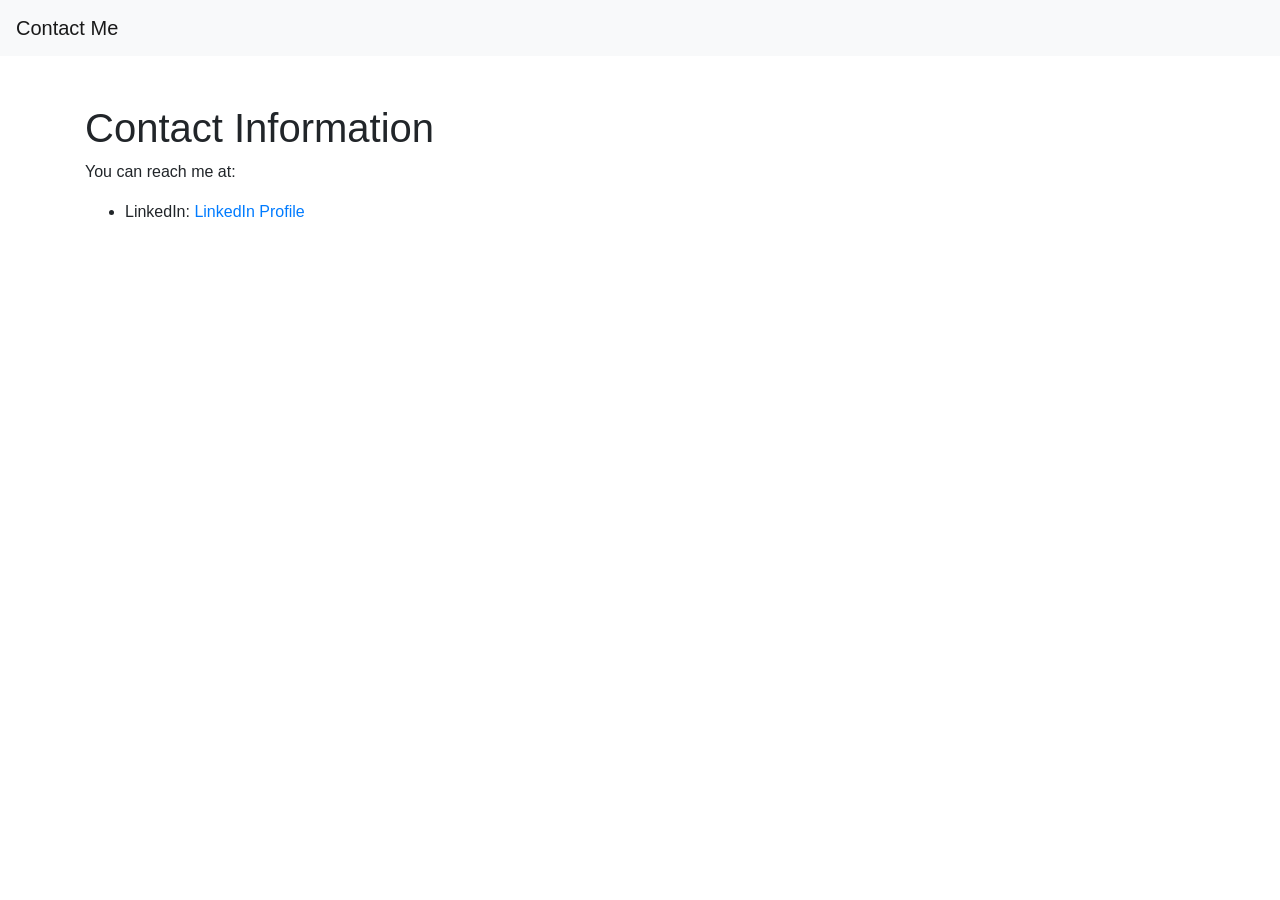
==== contact.html @ 7d47b67b "added contact.html and projects.html" ====
<!DOCTYPE html>
<html lang="en">
<head>
    <meta charset="UTF-8">
    <meta name="viewport" content="width=device-width, initial-scale=1.0">
    <title>Contact</title>
    <!-- Link to Bootstrap CSS -->
    <link rel="stylesheet" href="https://maxcdn.bootstrapcdn.com/bootstrap/4.5.2/css/bootstrap.min.css">
</head>
<body>
    <nav class="navbar navbar-expand-lg navbar-light bg-light">
        <a class="navbar-brand" href="#">Contact Me</a>
    </nav>

    <div class="container mt-5">
        <h1>Contact Information</h1>
        <p>You can reach me at:</p>
        <ul>
            <li>LinkedIn: <a href="https://www.linkedin.com/in/can-durmaz">LinkedIn Profile</a></li>
        </ul>
    </div>

    <!-- Link to Bootstrap JS and jQuery (for Bootstrap components) -->
    <script src="https://code.jquery.com/jquery-3.5.1.slim.min.js"></script>
    <script src="https://cdn.jsdelivr.net/npm/@popperjs/core@2.9.3/dist/umd/popper.min.js"></script>
    <script src="https://maxcdn.bootstrapcdn.com/bootstrap/4.5.2/js/bootstrap.min.js"></script>
</body>
</html>
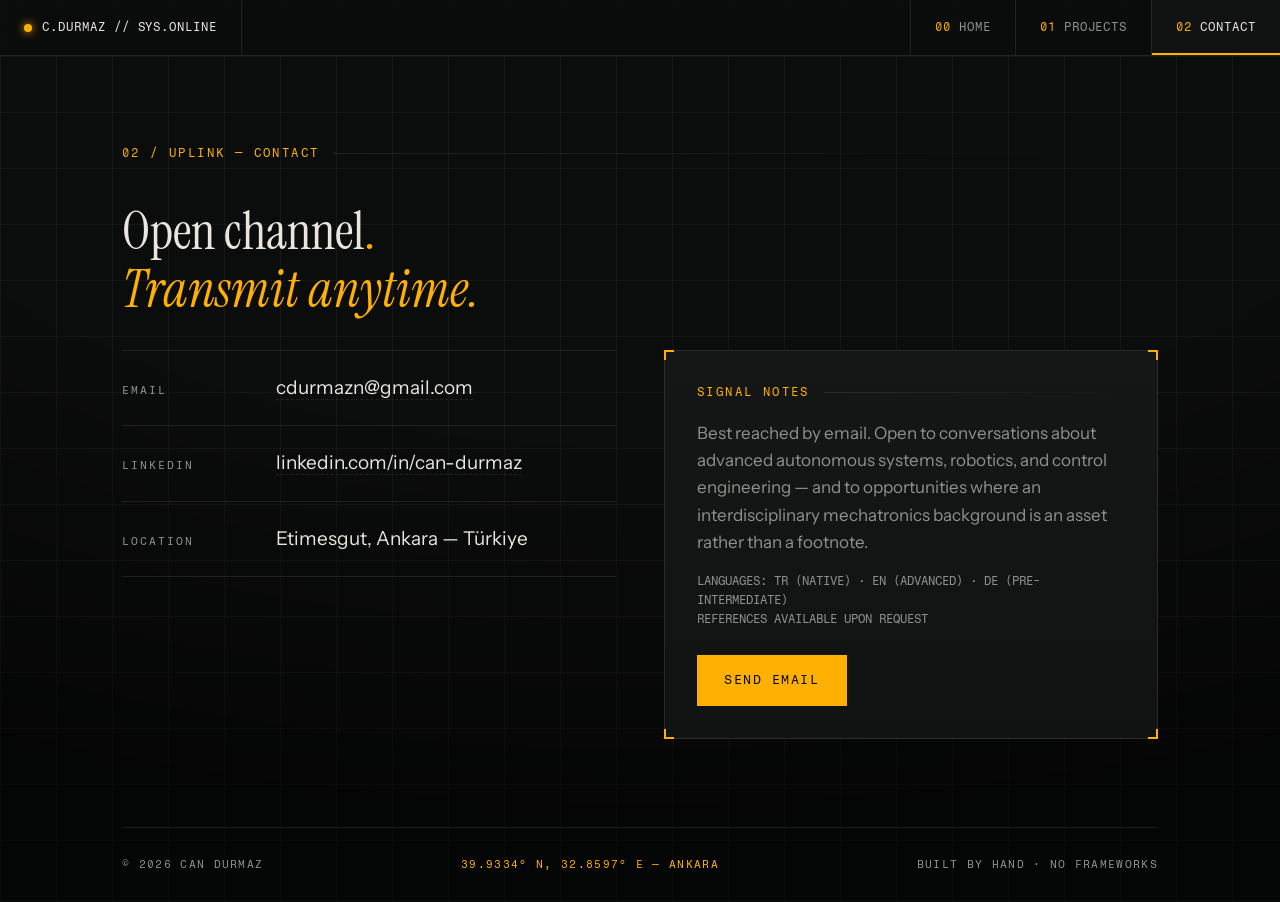
==== commit 12950d51: "Redesign site as precision-instrument portfolio from CV Replace Bootstrap placeholder pages with a c" ====
--- a/contact.html
+++ b/contact.html
@@ -1,28 +1,76 @@
 <!DOCTYPE html>
 <html lang="en">
 <head>
-    <meta charset="UTF-8">
-    <meta name="viewport" content="width=device-width, initial-scale=1.0">
-    <title>Contact</title>
-    <!-- Link to Bootstrap CSS -->
-    <link rel="stylesheet" href="https://maxcdn.bootstrapcdn.com/bootstrap/4.5.2/css/bootstrap.min.css">
+  <meta charset="UTF-8">
+  <meta name="viewport" content="width=device-width, initial-scale=1.0">
+  <title>Contact — Can Durmaz</title>
+  <meta name="description" content="Get in touch with Can Durmaz — Mechatronics Engineer, Ankara, Türkiye.">
+  <link rel="preconnect" href="https://fonts.googleapis.com">
+  <link rel="preconnect" href="https://fonts.gstatic.com" crossorigin>
+  <link href="https://fonts.googleapis.com/css2?family=Fragment+Mono:ital@0;1&family=Instrument+Sans:ital,wght@0,400..700;1,400..700&family=Instrument+Serif:ital@0;1&display=swap" rel="stylesheet">
+  <link rel="stylesheet" href="style.css">
 </head>
 <body>
-    <nav class="navbar navbar-expand-lg navbar-light bg-light">
-        <a class="navbar-brand" href="#">Contact Me</a>
-    </nav>
 
-    <div class="container mt-5">
-        <h1>Contact Information</h1>
-        <p>You can reach me at:</p>
-        <ul>
-            <li>LinkedIn: <a href="https://www.linkedin.com/in/can-durmaz">LinkedIn Profile</a></li>
-        </ul>
+<nav>
+  <a class="brand" href="index.html"><span class="dot"></span> C.DURMAZ // SYS.ONLINE</a>
+  <div class="links">
+    <a href="index.html"><span class="idx">00</span> Home</a>
+    <a href="projects.html"><span class="idx">01</span> Projects</a>
+    <a href="contact.html" aria-current="page"><span class="idx">02</span> Contact</a>
+  </div>
+</nav>
+
+<main class="wrap">
+
+  <section>
+    <p class="sec-label">02 / Uplink — Contact</p>
+    <h2 class="reveal">Open channel<span style="color:var(--amber)">.</span><br><em>Transmit anytime.</em></h2>
+
+    <div class="contact-grid">
+      <div class="contact-lines reveal">
+        <div class="cline">
+          <span class="k">Email</span>
+          <span class="v"><a href="mailto:cdurmazn@gmail.com">cdurmazn@gmail.com</a></span>
+        </div>
+        <div class="cline">
+          <span class="k">LinkedIn</span>
+          <span class="v"><a href="https://linkedin.com/in/can-durmaz" target="_blank" rel="noopener">linkedin.com/in/can-durmaz</a></span>
+        </div>
+        <div class="cline">
+          <span class="k">Location</span>
+          <span class="v">Etimesgut, Ankara — Türkiye</span>
+        </div>
+      </div>
+
+      <div class="panel reveal">
+        <span class="tick tl"></span><span class="tick tr"></span><span class="tick bl"></span><span class="tick br"></span>
+        <p class="sec-label" style="margin-bottom:18px">Signal Notes</p>
+        <p class="muted" style="margin-bottom:16px">
+          Best reached by email. Open to conversations about advanced autonomous systems,
+          robotics, and control engineering — and to opportunities where an interdisciplinary
+          mechatronics background is an asset rather than a footnote.
+        </p>
+        <p class="muted" style="font-family:var(--mono);font-size:12px">
+          LANGUAGES: TR (NATIVE) · EN (ADVANCED) · DE (PRE-INTERMEDIATE)<br>
+          REFERENCES AVAILABLE UPON REQUEST
+        </p>
+        <div class="hero-cta" style="margin-top:26px">
+          <a class="btn solid" href="mailto:cdurmazn@gmail.com">Send Email</a>
+        </div>
+      </div>
     </div>
+  </section>
 
-    <!-- Link to Bootstrap JS and jQuery (for Bootstrap components) -->
-    <script src="https://code.jquery.com/jquery-3.5.1.slim.min.js"></script>
-    <script src="https://cdn.jsdelivr.net/npm/@popperjs/core@2.9.3/dist/umd/popper.min.js"></script>
-    <script src="https://maxcdn.bootstrapcdn.com/bootstrap/4.5.2/js/bootstrap.min.js"></script>
+</main>
+
+<footer>
+  <div class="wrap">
+    <span>© 2026 CAN DURMAZ</span>
+    <span class="coords">39.9334° N, 32.8597° E — ANKARA</span>
+    <span>BUILT BY HAND · NO FRAMEWORKS</span>
+  </div>
+</footer>
+
 </body>
 </html>
--- a/style.css
+++ b/style.css
@@ -0,0 +1,639 @@
+/* ============================================================
+   CAN DURMAZ — personal site
+   Aesthetic: precision instrument panel / phosphor telemetry
+   ============================================================ */
+
+:root {
+  --ink: #0b0d0c;
+  --ink-2: #101312;
+  --panel: #141716;
+  --line: rgba(232, 230, 223, 0.1);
+  --line-soft: rgba(232, 230, 223, 0.05);
+  --paper: #e8e6df;
+  --dim: #8d938c;
+  --amber: #ffb000;
+  --amber-soft: rgba(255, 176, 0, 0.12);
+  --green: #69d489;
+  --serif: "Instrument Serif", georgia, serif;
+  --sans: "Instrument Sans", sans-serif;
+  --mono: "Fragment Mono", monospace;
+}
+
+* { margin: 0; padding: 0; box-sizing: border-box; }
+
+html { scroll-behavior: smooth; }
+
+body {
+  background-color: var(--ink);
+  color: var(--paper);
+  font-family: var(--sans);
+  font-size: 17px;
+  line-height: 1.6;
+  -webkit-font-smoothing: antialiased;
+  overflow-x: hidden;
+}
+
+/* graph-paper grid over the whole page */
+body::before {
+  content: "";
+  position: fixed;
+  inset: 0;
+  pointer-events: none;
+  background-image:
+    linear-gradient(var(--line-soft) 1px, transparent 1px),
+    linear-gradient(90deg, var(--line-soft) 1px, transparent 1px);
+  background-size: 56px 56px;
+  z-index: 0;
+}
+
+/* faint vignette for depth */
+body::after {
+  content: "";
+  position: fixed;
+  inset: 0;
+  pointer-events: none;
+  background: radial-gradient(ellipse 120% 90% at 50% 0%, transparent 55%, rgba(0, 0, 0, 0.55));
+  z-index: 0;
+}
+
+::selection { background: var(--amber); color: var(--ink); }
+
+a { color: inherit; }
+
+main { position: relative; z-index: 1; }
+
+/* ---------------- nav ---------------- */
+
+nav {
+  position: sticky;
+  top: 0;
+  z-index: 10;
+  display: flex;
+  align-items: stretch;
+  border-bottom: 1px solid var(--line);
+  background: color-mix(in srgb, var(--ink) 86%, transparent);
+  backdrop-filter: blur(10px);
+  font-family: var(--mono);
+  font-size: 12px;
+  letter-spacing: 0.08em;
+}
+
+nav .brand {
+  padding: 18px 24px;
+  border-right: 1px solid var(--line);
+  text-decoration: none;
+  color: var(--paper);
+  display: flex;
+  align-items: center;
+  gap: 10px;
+  white-space: nowrap;
+}
+
+nav .brand .dot {
+  width: 8px;
+  height: 8px;
+  border-radius: 50%;
+  background: var(--amber);
+  box-shadow: 0 0 10px var(--amber);
+  animation: pulse 2.4s ease-in-out infinite;
+}
+
+@keyframes pulse {
+  0%, 100% { opacity: 1; }
+  50% { opacity: 0.35; }
+}
+
+nav .links {
+  display: flex;
+  margin-left: auto;
+}
+
+nav .links a {
+  display: flex;
+  align-items: center;
+  gap: 8px;
+  padding: 18px 24px;
+  border-left: 1px solid var(--line);
+  text-decoration: none;
+  color: var(--dim);
+  text-transform: uppercase;
+  transition: color 0.2s, background 0.2s;
+}
+
+nav .links a .idx { color: var(--amber); }
+
+nav .links a:hover { color: var(--paper); background: var(--amber-soft); }
+
+nav .links a[aria-current="page"] {
+  color: var(--paper);
+  background: var(--ink-2);
+  box-shadow: inset 0 -2px 0 var(--amber);
+}
+
+/* ---------------- shared layout ---------------- */
+
+.wrap {
+  max-width: 1100px;
+  margin: 0 auto;
+  padding: 0 32px;
+}
+
+section { padding: 88px 0; border-bottom: 1px solid var(--line); }
+
+.sec-label {
+  font-family: var(--mono);
+  font-size: 12px;
+  letter-spacing: 0.2em;
+  text-transform: uppercase;
+  color: var(--amber);
+  display: flex;
+  align-items: center;
+  gap: 14px;
+  margin-bottom: 40px;
+}
+
+.sec-label::after {
+  content: "";
+  height: 1px;
+  flex: 1;
+  background: linear-gradient(90deg, var(--line), transparent);
+}
+
+h2 {
+  font-family: var(--serif);
+  font-weight: 400;
+  font-size: clamp(34px, 5vw, 52px);
+  line-height: 1.1;
+  margin-bottom: 32px;
+}
+
+h2 em { font-style: italic; color: var(--amber); }
+
+.muted { color: var(--dim); }
+
+/* corner-ticked panel, like a technical drawing frame */
+.panel {
+  position: relative;
+  border: 1px solid var(--line);
+  background: linear-gradient(180deg, var(--panel), var(--ink-2));
+  padding: 32px;
+}
+
+.panel .tick {
+  position: absolute;
+  width: 10px;
+  height: 10px;
+  border-color: var(--amber);
+  border-style: solid;
+  border-width: 0;
+}
+
+.panel .tick.tl { top: -1px; left: -1px; border-top-width: 2px; border-left-width: 2px; }
+.panel .tick.tr { top: -1px; right: -1px; border-top-width: 2px; border-right-width: 2px; }
+.panel .tick.bl { bottom: -1px; left: -1px; border-bottom-width: 2px; border-left-width: 2px; }
+.panel .tick.br { bottom: -1px; right: -1px; border-bottom-width: 2px; border-right-width: 2px; }
+
+/* ---------------- hero ---------------- */
+
+.hero {
+  position: relative;
+  min-height: calc(100vh - 57px);
+  display: grid;
+  grid-template-columns: 1.2fr 0.8fr;
+  align-items: center;
+  gap: 48px;
+  padding: 64px 0;
+  border-bottom: 1px solid var(--line);
+}
+
+.hero-copy { animation: rise 0.9s cubic-bezier(0.2, 0.7, 0.2, 1) both; }
+
+.hero-kicker {
+  font-family: var(--mono);
+  font-size: 13px;
+  letter-spacing: 0.22em;
+  text-transform: uppercase;
+  color: var(--dim);
+  margin-bottom: 24px;
+  display: flex;
+  align-items: center;
+  gap: 12px;
+}
+
+.hero-kicker::before {
+  content: "";
+  width: 36px;
+  height: 1px;
+  background: var(--amber);
+}
+
+h1 {
+  font-family: var(--serif);
+  font-weight: 400;
+  font-size: clamp(56px, 9vw, 112px);
+  line-height: 0.95;
+  letter-spacing: -0.01em;
+}
+
+h1 .accent { font-style: italic; color: var(--amber); }
+
+.hero-sub {
+  margin-top: 28px;
+  max-width: 52ch;
+  color: var(--dim);
+  font-size: 18px;
+}
+
+.hero-sub strong { color: var(--paper); font-weight: 500; }
+
+.hero-cta {
+  margin-top: 40px;
+  display: flex;
+  gap: 16px;
+  flex-wrap: wrap;
+}
+
+.btn {
+  font-family: var(--mono);
+  font-size: 13px;
+  letter-spacing: 0.12em;
+  text-transform: uppercase;
+  text-decoration: none;
+  padding: 14px 26px;
+  border: 1px solid var(--amber);
+  color: var(--amber);
+  position: relative;
+  transition: color 0.25s, background 0.25s, box-shadow 0.25s;
+}
+
+.btn.solid { background: var(--amber); color: var(--ink); }
+
+.btn:hover {
+  background: var(--amber);
+  color: var(--ink);
+  box-shadow: 0 0 24px rgba(255, 176, 0, 0.35);
+}
+
+.btn.ghost { border-color: var(--line); color: var(--paper); }
+
+.btn.ghost:hover {
+  border-color: var(--amber);
+  background: transparent;
+  color: var(--amber);
+  box-shadow: none;
+}
+
+/* hero instrument figure */
+.hero-fig {
+  position: relative;
+  animation: rise 0.9s 0.15s cubic-bezier(0.2, 0.7, 0.2, 1) both;
+}
+
+.hero-fig svg { width: 100%; height: auto; display: block; }
+
+.reticle { transform-origin: 110px 110px; animation: spin 36s linear infinite; }
+
+@keyframes spin { to { transform: rotate(360deg); } }
+
+.step-curve {
+  stroke-dasharray: 720;
+  stroke-dashoffset: 720;
+  animation: draw 2.6s 0.6s cubic-bezier(0.4, 0, 0.2, 1) forwards;
+}
+
+@keyframes draw { to { stroke-dashoffset: 0; } }
+
+.telemetry {
+  font-family: var(--mono);
+  font-size: 11px;
+  letter-spacing: 0.1em;
+  color: var(--dim);
+  border: 1px solid var(--line);
+  border-top: 2px solid var(--amber);
+  background: var(--ink-2);
+  padding: 14px 18px;
+  display: flex;
+  justify-content: space-between;
+  gap: 16px;
+  flex-wrap: wrap;
+  margin-top: -1px;
+}
+
+.telemetry span b { color: var(--green); font-weight: 400; }
+
+@keyframes rise {
+  from { opacity: 0; transform: translateY(28px); }
+  to { opacity: 1; transform: none; }
+}
+
+/* staggered section reveal */
+.reveal { animation: rise 0.8s cubic-bezier(0.2, 0.7, 0.2, 1) both; }
+.reveal:nth-child(2) { animation-delay: 0.08s; }
+.reveal:nth-child(3) { animation-delay: 0.16s; }
+.reveal:nth-child(4) { animation-delay: 0.24s; }
+
+/* ---------------- experience timeline ---------------- */
+
+.xp { display: grid; gap: 0; }
+
+.xp-item {
+  display: grid;
+  grid-template-columns: 180px 1fr;
+  gap: 32px;
+  padding: 32px 0;
+  border-top: 1px solid var(--line);
+  position: relative;
+}
+
+.xp-item:last-child { border-bottom: 1px solid var(--line); }
+
+.xp-when {
+  font-family: var(--mono);
+  font-size: 13px;
+  color: var(--amber);
+  padding-top: 5px;
+}
+
+.xp-what h3 {
+  font-family: var(--serif);
+  font-weight: 400;
+  font-size: 28px;
+  margin-bottom: 4px;
+}
+
+.xp-what .role {
+  font-family: var(--mono);
+  font-size: 12px;
+  letter-spacing: 0.14em;
+  text-transform: uppercase;
+  color: var(--dim);
+  margin-bottom: 14px;
+}
+
+.xp-what ul { list-style: none; color: var(--dim); }
+
+.xp-what li {
+  padding-left: 22px;
+  position: relative;
+  margin-bottom: 6px;
+}
+
+.xp-what li::before {
+  content: "▸";
+  position: absolute;
+  left: 0;
+  color: var(--amber);
+}
+
+/* ---------------- skills / calibration gauges ---------------- */
+
+.skills-grid {
+  display: grid;
+  grid-template-columns: repeat(2, 1fr);
+  gap: 14px 48px;
+}
+
+.skill {
+  display: grid;
+  grid-template-columns: 150px 1fr 64px;
+  align-items: center;
+  gap: 16px;
+  font-family: var(--mono);
+  font-size: 13px;
+  padding: 10px 0;
+  border-bottom: 1px dashed var(--line);
+}
+
+.skill .lvl { color: var(--dim); text-align: right; font-size: 11px; text-transform: uppercase; letter-spacing: 0.08em; }
+
+.gauge {
+  height: 6px;
+  background: var(--line-soft);
+  position: relative;
+  overflow: hidden;
+}
+
+.gauge i {
+  position: absolute;
+  inset: 0 auto 0 0;
+  width: var(--v);
+  background: linear-gradient(90deg, rgba(255, 176, 0, 0.45), var(--amber));
+  box-shadow: 0 0 12px rgba(255, 176, 0, 0.4);
+  animation: fill 1.4s 0.3s cubic-bezier(0.2, 0.7, 0.2, 1) both;
+}
+
+@keyframes fill { from { width: 0; } }
+
+.chips { display: flex; flex-wrap: wrap; gap: 10px; margin-top: 28px; }
+
+.chip {
+  font-family: var(--mono);
+  font-size: 12px;
+  letter-spacing: 0.06em;
+  color: var(--dim);
+  border: 1px solid var(--line);
+  padding: 8px 14px;
+  transition: border-color 0.2s, color 0.2s;
+}
+
+.chip:hover { border-color: var(--amber); color: var(--paper); }
+
+/* ---------------- education ---------------- */
+
+.edu-grid {
+  display: grid;
+  grid-template-columns: repeat(3, 1fr);
+  gap: 20px;
+}
+
+.edu {
+  border: 1px solid var(--line);
+  background: var(--ink-2);
+  padding: 26px;
+  position: relative;
+  transition: border-color 0.25s, transform 0.25s;
+}
+
+.edu:hover { border-color: var(--amber); transform: translateY(-4px); }
+
+.edu .num {
+  font-family: var(--mono);
+  font-size: 11px;
+  color: var(--amber);
+  letter-spacing: 0.18em;
+  margin-bottom: 16px;
+  display: block;
+}
+
+.edu h3 { font-family: var(--serif); font-weight: 400; font-size: 22px; line-height: 1.2; margin-bottom: 6px; }
+
+.edu .deg { color: var(--paper); font-size: 15px; margin-bottom: 10px; }
+
+.edu .meta { font-family: var(--mono); font-size: 12px; color: var(--dim); }
+
+/* ---------------- publication strip ---------------- */
+
+.pub {
+  display: grid;
+  grid-template-columns: auto 1fr;
+  gap: 28px;
+  align-items: start;
+}
+
+.pub .doi-badge {
+  font-family: var(--mono);
+  font-size: 11px;
+  letter-spacing: 0.14em;
+  color: var(--ink);
+  background: var(--amber);
+  padding: 8px 12px;
+  white-space: nowrap;
+}
+
+.pub p { color: var(--dim); max-width: 70ch; }
+
+.pub p strong { color: var(--paper); font-weight: 500; }
+
+.pub a { color: var(--amber); text-decoration: none; border-bottom: 1px dashed var(--amber); }
+
+.pub a:hover { border-bottom-style: solid; }
+
+/* ---------------- project cards (projects.html) ---------------- */
+
+.proj-list { display: grid; gap: 28px; }
+
+.proj {
+  display: grid;
+  grid-template-columns: 220px 1fr;
+  border: 1px solid var(--line);
+  background: linear-gradient(180deg, var(--panel), var(--ink-2));
+  transition: border-color 0.25s;
+  position: relative;
+}
+
+.proj:hover { border-color: var(--amber); }
+
+.proj-side {
+  border-right: 1px solid var(--line);
+  padding: 28px;
+  font-family: var(--mono);
+  font-size: 12px;
+  color: var(--dim);
+  display: flex;
+  flex-direction: column;
+  gap: 10px;
+}
+
+.proj-side .id { color: var(--amber); font-size: 26px; line-height: 1; }
+
+.proj-side .yr { letter-spacing: 0.14em; }
+
+.proj-side .tag {
+  margin-top: auto;
+  text-transform: uppercase;
+  letter-spacing: 0.12em;
+  font-size: 10px;
+  border: 1px solid var(--line);
+  padding: 6px 10px;
+  align-self: flex-start;
+}
+
+.proj-body { padding: 28px 32px; }
+
+.proj-body h3 { font-family: var(--serif); font-weight: 400; font-size: 30px; margin-bottom: 10px; }
+
+.proj-body p { color: var(--dim); max-width: 65ch; margin-bottom: 14px; }
+
+.proj-body ul { list-style: none; color: var(--dim); }
+
+.proj-body li { padding-left: 22px; position: relative; margin-bottom: 6px; }
+
+.proj-body li::before { content: "▸"; position: absolute; left: 0; color: var(--amber); }
+
+.proj-body .stack {
+  margin-top: 18px;
+  font-family: var(--mono);
+  font-size: 11px;
+  letter-spacing: 0.1em;
+  color: var(--green);
+}
+
+/* ---------------- contact ---------------- */
+
+.contact-grid {
+  display: grid;
+  grid-template-columns: 1fr 1fr;
+  gap: 48px;
+  align-items: start;
+}
+
+.contact-lines { display: grid; gap: 0; }
+
+.cline {
+  display: grid;
+  grid-template-columns: 130px 1fr;
+  gap: 24px;
+  padding: 22px 0;
+  border-bottom: 1px solid var(--line);
+  align-items: baseline;
+}
+
+.cline:first-child { border-top: 1px solid var(--line); }
+
+.cline .k {
+  font-family: var(--mono);
+  font-size: 11px;
+  letter-spacing: 0.18em;
+  text-transform: uppercase;
+  color: var(--dim);
+}
+
+.cline .v { font-size: 19px; }
+
+.cline .v a {
+  text-decoration: none;
+  border-bottom: 1px dashed var(--line);
+  transition: color 0.2s, border-color 0.2s;
+}
+
+.cline .v a:hover { color: var(--amber); border-color: var(--amber); }
+
+/* ---------------- footer ---------------- */
+
+footer {
+  font-family: var(--mono);
+  font-size: 11px;
+  letter-spacing: 0.12em;
+  color: var(--dim);
+  padding: 28px 0;
+  position: relative;
+  z-index: 1;
+}
+
+footer .wrap {
+  display: flex;
+  justify-content: space-between;
+  gap: 16px;
+  flex-wrap: wrap;
+}
+
+footer .coords { color: var(--amber); }
+
+/* ---------------- responsive ---------------- */
+
+@media (max-width: 880px) {
+  .hero { grid-template-columns: 1fr; min-height: auto; }
+  .skills-grid, .contact-grid { grid-template-columns: 1fr; }
+  .edu-grid { grid-template-columns: 1fr; }
+  .proj { grid-template-columns: 1fr; }
+  .proj-side { border-right: 0; border-bottom: 1px solid var(--line); flex-direction: row; align-items: center; }
+  .proj-side .tag { margin-top: 0; margin-left: auto; }
+  .xp-item { grid-template-columns: 1fr; gap: 8px; }
+  nav .links a { padding: 18px 14px; }
+  nav .links a .idx { display: none; }
+}
+
+@media (prefers-reduced-motion: reduce) {
+  *, *::before, *::after { animation: none !important; transition: none !important; }
+  .step-curve { stroke-dashoffset: 0; }
+}
